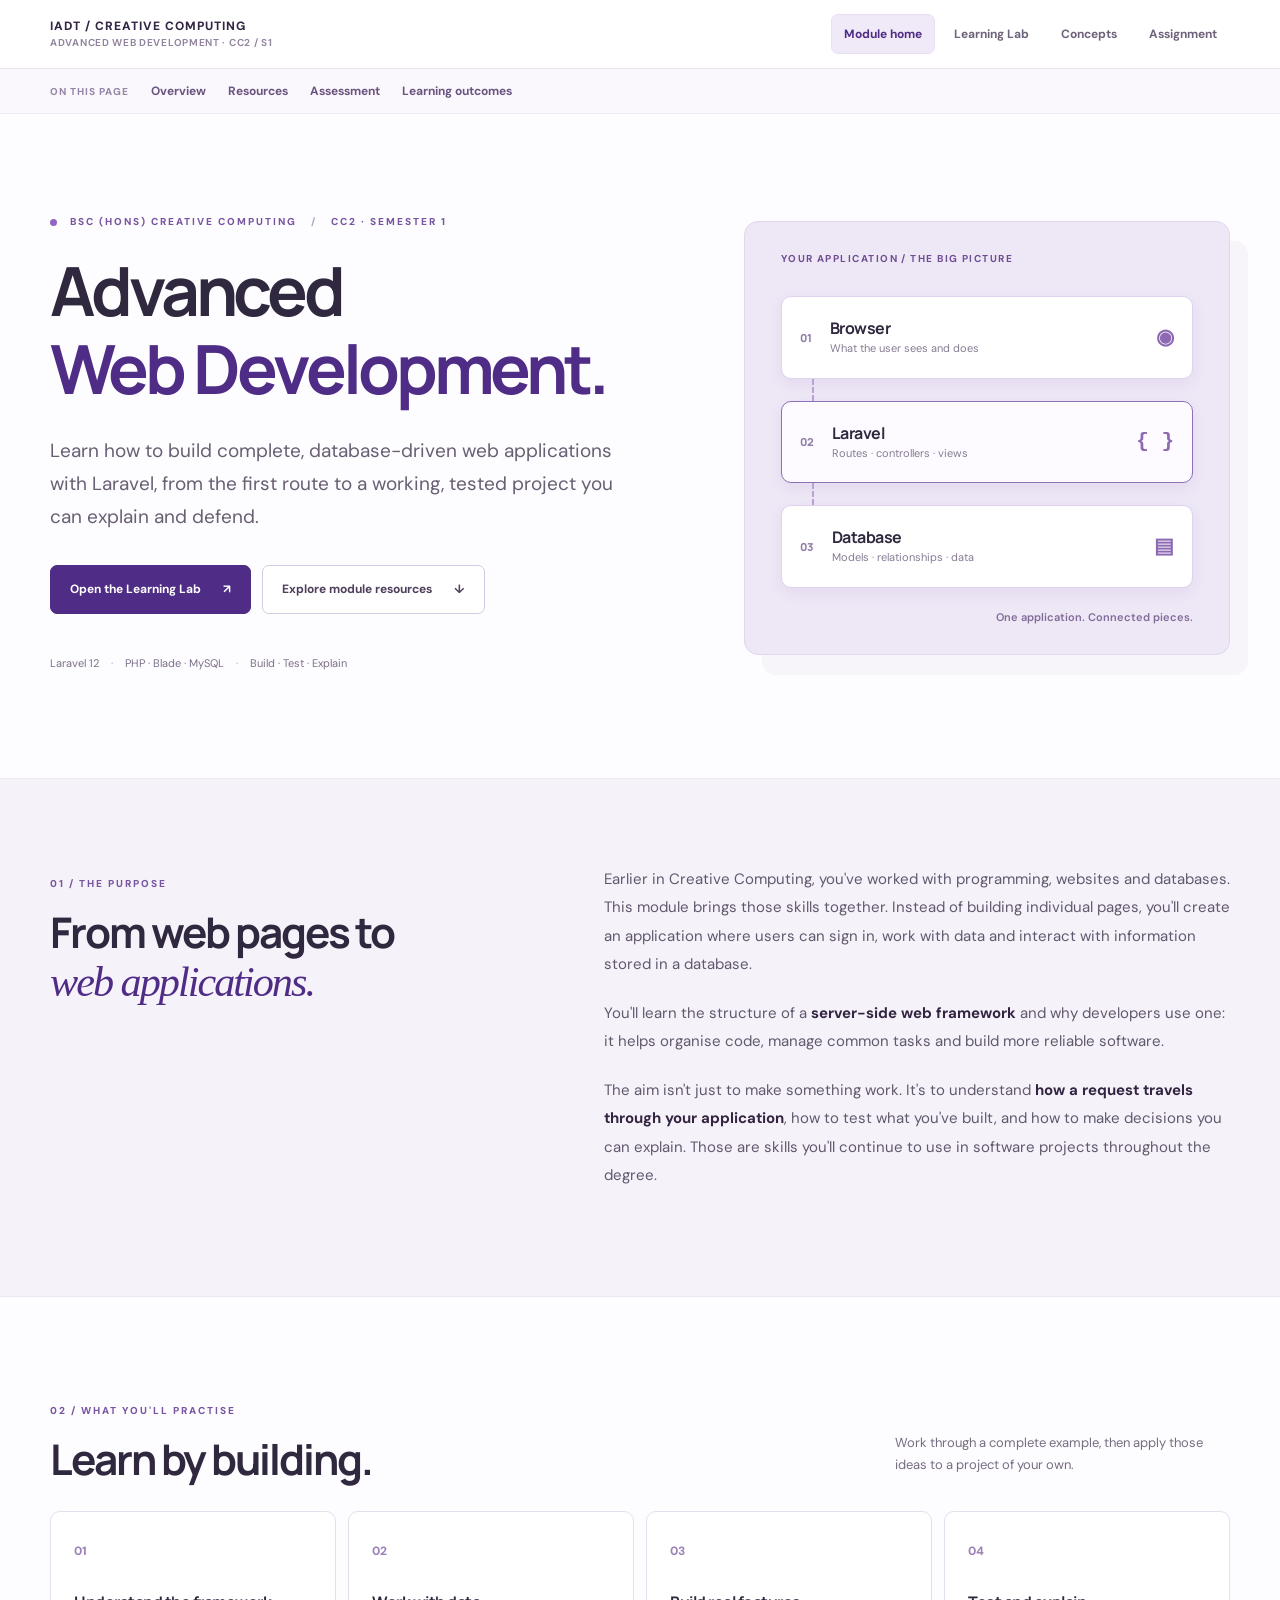
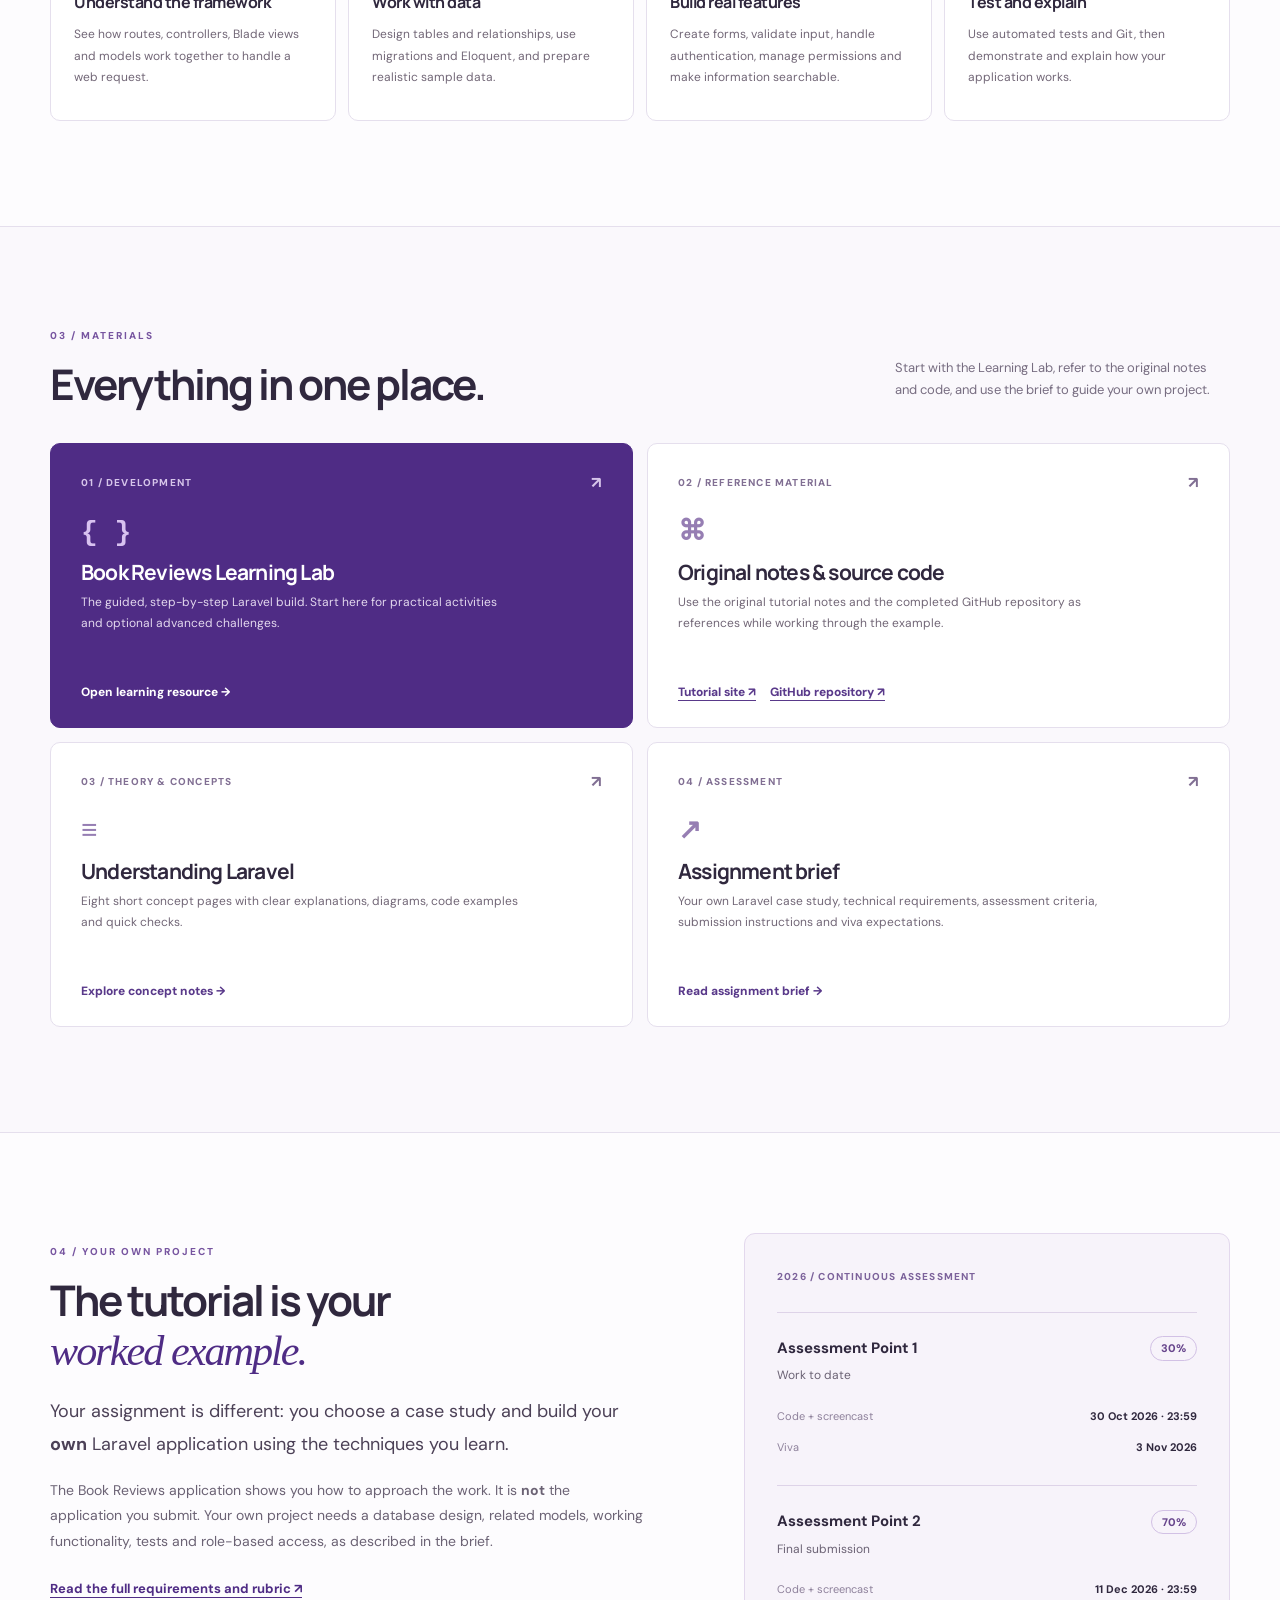
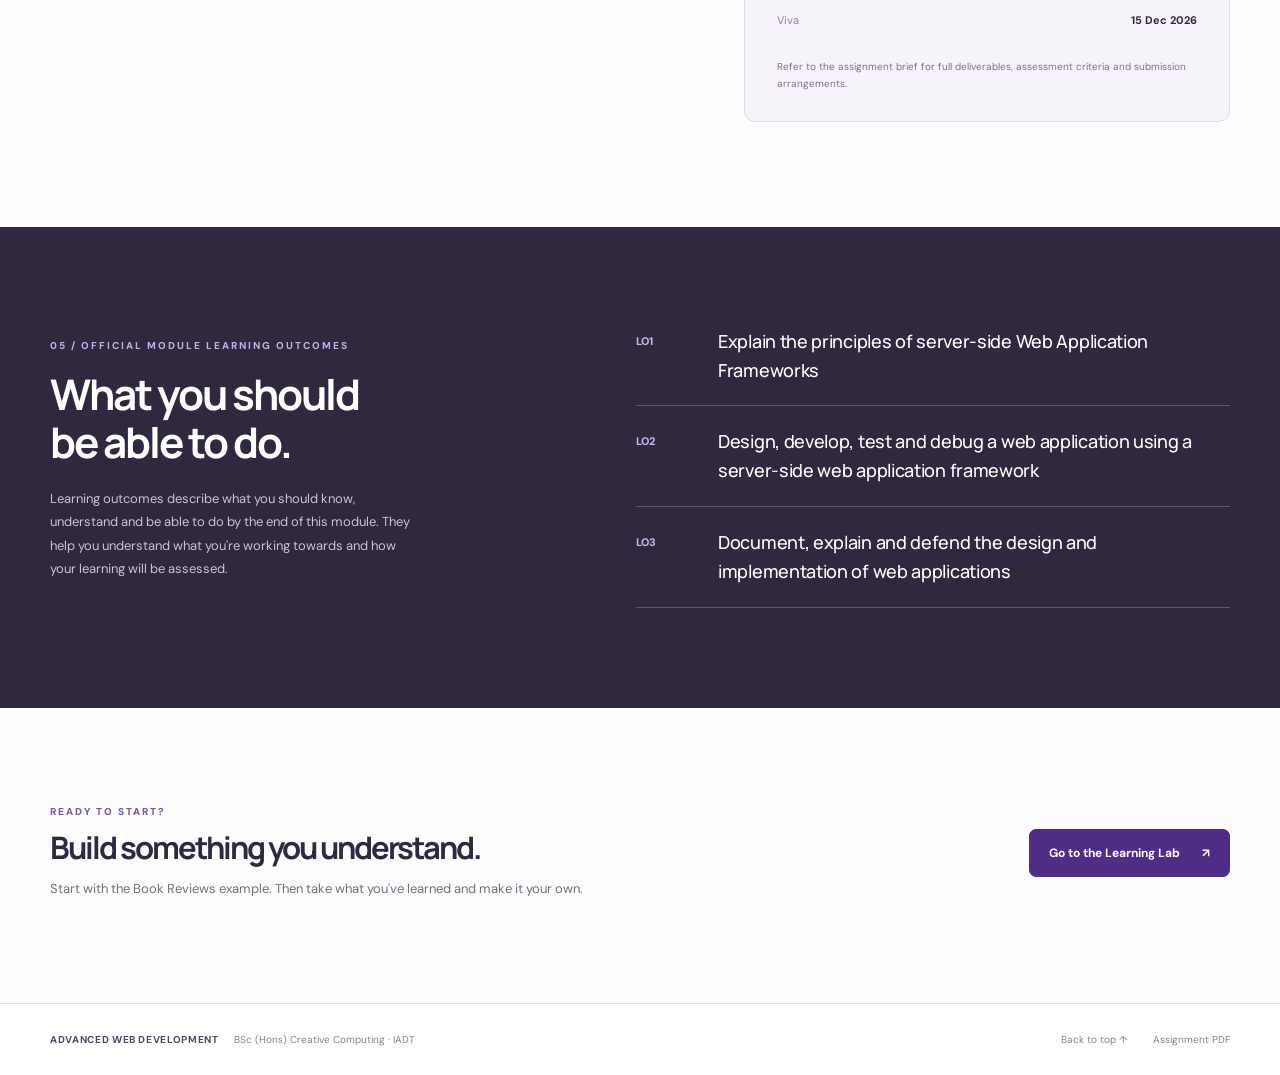
==== index.html @ a3dba87f "first commit" ====
<!DOCTYPE html>

<html lang="en">
<head>
<meta charset="utf-8"/>
<meta content="width=device-width,initial-scale=1" name="viewport"/>
<meta content="Advanced Web Development — Year 2, Semester 1, BSc (Hons) Creative Computing at IADT. Course materials, learning outcomes and assessment." name="description"/>
<title>Advanced Web Development · Creative Computing · IADT</title>
<link href="site.css" rel="stylesheet"/>
<link href="module-nav.css" rel="stylesheet"/></head>
<body>
<div class="module-nav" role="banner"><div class="module-nav-inner"><a aria-label="Advanced Web Development, module home" class="module-nav-brand" href="index.html"><strong>IADT / CREATIVE COMPUTING</strong><small>ADVANCED WEB DEVELOPMENT · CC2 / S1</small></a><nav aria-label="Module resources" class="module-nav-links"><a aria-current="page" href="index.html">Module home</a><a href="learning-lab/index.html">Learning Lab</a><a href="theory.html">Concepts</a><a href="assignment.html">Assignment</a></nav></div></div><nav aria-label="On this page" class="module-page-jumps"><div class="jump-inner"><span>ON THIS PAGE</span><a href="#overview">Overview</a><a href="#resources">Resources</a><a href="#assessment">Assessment</a><a href="#outcomes">Learning outcomes</a></div></nav><a class="skip" href="#main">Skip to main content</a>

<main id="main">
<section class="hero shell" id="overview">
<div class="hero-copy">
<p class="eyebrow"><span class="accent-dot"></span> BSc (Hons) Creative Computing <span class="eyebrow-divider">/</span> CC2 · Semester 1</p>
<h1>Advanced<br/><span>Web Development.</span></h1>
<p class="intro">Learn how to build complete, database-driven web applications with Laravel, from the first route to a working, tested project you can explain and defend.</p>
<div class="hero-buttons"><a class="btn btn-primary" href="learning-lab/index.html">Open the Learning Lab <span aria-hidden="true">↗</span></a><a class="btn btn-outline" href="#resources">Explore module resources <span aria-hidden="true">↓</span></a></div>
<div class="hero-foot"><span>Laravel 12</span><span>PHP · Blade · MySQL</span><span>Build · Test · Explain</span></div>
</div>
<div aria-hidden="true" class="hero-art">
<div class="art-label">YOUR APPLICATION / THE BIG PICTURE</div>
<div class="flow-block"><span class="flow-num">01</span><div><strong>Browser</strong><small>What the user sees and does</small></div><span class="flow-symbol">◉</span></div>
<div class="art-line"></div>
<div class="flow-block focus"><span class="flow-num">02</span><div><strong>Laravel</strong><small>Routes · controllers · views</small></div><span class="flow-symbol">{ }</span></div>
<div class="art-line"></div>
<div class="flow-block"><span class="flow-num">03</span><div><strong>Database</strong><small>Models · relationships · data</small></div><span class="flow-symbol">▤</span></div>
<div class="art-note">One application. Connected pieces.</div>
</div>
</section>
<section class="soft-section"><div class="shell two-col context-section"><div><p class="section-index">01 / THE PURPOSE</p><h2>From web pages to<br/><em>web applications.</em></h2></div><div class="prose"><p>Earlier in Creative Computing, you've worked with programming, websites and databases. This module brings those skills together. Instead of building individual pages, you'll create an application where users can sign in, work with data and interact with information stored in a database.</p><p>You'll learn the structure of a <strong>server-side web framework</strong> and why developers use one: it helps organise code, manage common tasks and build more reliable software.</p><p>The aim isn't just to make something work. It's to understand <strong>how a request travels through your application</strong>, how to test what you've built, and how to make decisions you can explain. Those are skills you'll continue to use in software projects throughout the degree.</p></div></div></section>
<section class="shell learning-section"><div class="section-head"><div><p class="section-index">02 / WHAT YOU'LL PRACTISE</p><h2>Learn by building.</h2></div><p>Work through a complete example, then apply those ideas to a project of your own.</p></div><div class="skill-grid">
<article><span class="skill-number">01</span><h3>Understand the framework</h3><p>See how routes, controllers, Blade views and models work together to handle a web request.</p></article>
<article><span class="skill-number">02</span><h3>Work with data</h3><p>Design tables and relationships, use migrations and Eloquent, and prepare realistic sample data.</p></article>
<article><span class="skill-number">03</span><h3>Build real features</h3><p>Create forms, validate input, handle authentication, manage permissions and make information searchable.</p></article>
<article><span class="skill-number">04</span><h3>Test and explain</h3><p>Use automated tests and Git, then demonstrate and explain how your application works.</p></article>
</div></section>
<section class="resources-section" id="resources"><div class="shell"><div class="section-head"><div><p class="section-index">03 / MATERIALS</p><h2>Everything in one place.</h2></div><p>Start with the Learning Lab, refer to the original notes and code, and use the brief to guide your own project.</p></div>
<div class="resource-grid">
<a class="resource-card primary-resource" href="learning-lab/index.html"><div class="resource-meta"><span>01 / DEVELOPMENT</span><span class="resource-arrow">↗</span></div><div aria-hidden="true" class="resource-icon">{ }</div><h3>Book Reviews Learning Lab</h3><p>The guided, step-by-step Laravel build. Start here for practical activities and optional advanced challenges.</p><span class="resource-action">Open learning resource <span aria-hidden="true">→</span></span></a>
<div class="resource-card"><div class="resource-meta"><span>02 / REFERENCE MATERIAL</span><span class="resource-arrow">↗</span></div><div aria-hidden="true" class="resource-icon">⌘</div><h3>Original notes &amp; source code</h3><p>Use the original tutorial notes and the completed GitHub repository as references while working through the example.</p><div class="resource-links"><a href="https://john-dempsey.github.io/book-reviews-student/" rel="noopener noreferrer" target="_blank">Tutorial site ↗</a><a href="https://github.com/john-dempsey/book-reviews-student" rel="noopener noreferrer" target="_blank">GitHub repository ↗</a></div></div>
<a class="resource-card" href="theory.html"><div class="resource-meta"><span>03 / THEORY &amp; CONCEPTS</span><span class="resource-arrow">↗</span></div><div aria-hidden="true" class="resource-icon">≡</div><h3>Understanding Laravel</h3><p>Eight short concept pages with clear explanations, diagrams, code examples and quick checks.</p><span class="resource-action">Explore concept notes <span aria-hidden="true">→</span></span></a>
<a class="resource-card" href="assignment.html"><div class="resource-meta"><span>04 / ASSESSMENT</span><span class="resource-arrow">↗</span></div><div aria-hidden="true" class="resource-icon">↗</div><h3>Assignment brief</h3><p>Your own Laravel case study, technical requirements, assessment criteria, submission instructions and viva expectations.</p><span class="resource-action">Read assignment brief <span aria-hidden="true">→</span></span></a>
</div></div></section>
<section class="shell work-section" id="assessment"><div class="work-grid"><div><p class="section-index">04 / YOUR OWN PROJECT</p><h2>The tutorial is your<br/><em>worked example.</em></h2><p class="work-lead">Your assignment is different: you choose a case study and build your <strong>own</strong> Laravel application using the techniques you learn.</p><p>The Book Reviews application shows you how to approach the work. It is <strong>not</strong> the application you submit. Your own project needs a database design, related models, working functionality, tests and role-based access, as described in the brief.</p><a class="inline-link" href="assignment.html">Read the full requirements and rubric <span aria-hidden="true">↗</span></a></div><aside class="assessment-card"><span class="card-topline">2026 / CONTINUOUS ASSESSMENT</span><div class="assess-point"><div class="assess-top"><strong>Assessment Point 1</strong><span>30%</span></div><p>Work to date</p><dl><div><dt>Code + screencast</dt><dd>30 Oct 2026 · 23:59</dd></div><div><dt>Viva</dt><dd>3 Nov 2026</dd></div></dl></div><div class="assess-point"><div class="assess-top"><strong>Assessment Point 2</strong><span>70%</span></div><p>Final submission</p><dl><div><dt>Code + screencast</dt><dd>11 Dec 2026 · 23:59</dd></div><div><dt>Viva</dt><dd>15 Dec 2026</dd></div></dl></div><small>Refer to the assignment brief for full deliverables, assessment criteria and submission arrangements.</small></aside></div></section>
<section class="outcome-section" id="outcomes"><div class="shell outcomes-grid"><div><p class="section-index">05 / OFFICIAL MODULE LEARNING OUTCOMES</p><h2>What you should<br/>be able to do.</h2><p class="outcome-intro">Learning outcomes describe what you should know, understand and be able to do by the end of this module. They help you understand what you're working towards and how your learning will be assessed.</p></div><ol class="outcome-list"><li><span>LO1</span><p>Explain the principles of server-side Web Application Frameworks</p></li><li><span>LO2</span><p>Design, develop, test and debug a web application using a server-side web application framework</p></li><li><span>LO3</span><p>Document, explain and defend the design and implementation of web applications</p></li></ol></div></section>
<section class="shell bottom-cta"><div><p class="section-index">READY TO START?</p><h2>Build something you understand.</h2><p>Start with the Book Reviews example. Then take what you've learned and make it your own.</p></div><a class="btn btn-primary" href="learning-lab/index.html">Go to the Learning Lab <span aria-hidden="true">↗</span></a></section>
</main>
<footer class="site-footer"><div class="shell footer-inner"><div><strong>ADVANCED WEB DEVELOPMENT</strong><span> BSc (Hons) Creative Computing · IADT</span></div><div><a href="#overview">Back to top ↑</a><a href="resources/assignment-brief-2026.pdf">Assignment PDF</a></div></div></footer>
</body>
</html>
---- site.css ----
@import url('https://fonts.googleapis.com/css2?family=DM+Sans:wght@400;500;600;700&family=Manrope:wght@400;500;600;700;800&display=swap');
:root{--ink:#30283e;--muted:#746e80;--purple:#4f2c85;--line:#e5dfed;--paper:#fdfcfe;--cream:#f8f5fb}*{box-sizing:border-box}html{scroll-behavior:smooth}body{margin:0;background:var(--paper);color:var(--ink);font:15px/1.7 'DM Sans',sans-serif;-webkit-font-smoothing:antialiased}a{color:inherit;text-underline-offset:4px}a:focus-visible{outline:3px solid #d1ac62;outline-offset:4px}.shell{width:min(1180px,calc(100% - 96px));margin:auto}.skip{position:absolute;top:-70px;left:14px;background:#fff;padding:10px;z-index:30}.skip:focus{top:12px}.topbar{height:84px;border-bottom:1px solid var(--line);background:#fff}.nav-row{display:flex;height:100%;justify-content:space-between;align-items:center;gap:30px}.identity{text-decoration:none;display:flex;align-items:center;gap:18px}.wordmark{font-size:12px;letter-spacing:1px;font-weight:800;white-space:nowrap}.slash{color:#9b7cb9;margin:0 7px}.identity-sub{border-left:1px solid #d8cce7;padding-left:18px;color:#8a7d96;font-size:10px;letter-spacing:.9px;font-weight:700;white-space:nowrap}.topbar nav{display:flex;gap:24px}.topbar nav a{font-size:12px;color:#756981;text-decoration:none;font-weight:600}.topbar nav a:hover,.topbar nav a.active{color:var(--purple)}.hero{display:grid;grid-template-columns:1.12fr .88fr;gap:75px;align-items:center;padding-top:89px;padding-bottom:105px}.eyebrow,.section-index{font-size:10px;letter-spacing:2px;font-weight:800;color:#7755a0;text-transform:uppercase}.eyebrow-divider{color:#b3a5c4;margin:0 10px}.accent-dot{display:inline-block;width:7px;height:7px;background:#9065c3;border-radius:50%;margin-right:9px;vertical-align:middle}h1,h2,h3{font-family:Manrope,'DM Sans',sans-serif;letter-spacing:-1.5px;line-height:1.15}h1{font-size:clamp(48px,5.3vw,78px);margin:21px 0 28px;font-weight:700;letter-spacing:-4px}h1 span,.theory-page h1 span{color:var(--purple)}.intro{max-width:580px;font-size:19px;line-height:1.72;color:#685f73}.hero-buttons{display:flex;gap:11px;flex-wrap:wrap;margin-top:32px}.btn{display:inline-flex;align-items:center;justify-content:space-between;gap:22px;padding:13px 19px;font-size:12px;font-weight:700;text-decoration:none;border:1px solid var(--purple);border-radius:7px}.btn-primary{color:white;background:var(--purple)}.btn-primary:hover{background:#3e206c}.btn-outline{background:white;border-color:#d5c9e3;color:#4e3f5b}.btn-outline:hover{background:#f5f0fa}.hero-foot{display:flex;flex-wrap:wrap;gap:12px;margin-top:40px;font-size:11px;color:#7b7088}.hero-foot span:not(:first-child):before{content:'·';margin-right:12px;color:#a89bb7}.hero-art{background:#eee7f6;border:1px solid #e1d6ee;border-radius:14px;min-height:410px;padding:30px 36px;box-shadow:18px 20px 0 #f7f4fa}.art-label{font:700 10px 'DM Sans',sans-serif;color:#6e4d93;letter-spacing:1.45px;margin-bottom:31px}.flow-block{display:flex;align-items:center;gap:18px;padding:20px 18px;background:#fff;border:1px solid #ded2ed;border-radius:10px;box-shadow:0 5px 15px #4f2c8510}.flow-block.focus{border-color:#8e70b6;background:#fdfbff}.flow-num{font:800 11px Manrope,sans-serif;color:#907da7}.flow-block div{flex:1}.flow-block strong,.flow-block small{display:block}.flow-block strong{font:700 16px Manrope,sans-serif;letter-spacing:-.5px}.flow-block small{font-size:11px;color:#877b93}.flow-symbol{font:700 21px ui-monospace,monospace;color:#8d69b3}.art-line{height:22px;border-left:2px dashed #b9a2d6;margin-left:31px}.art-note{text-align:right;font:600 11px 'DM Sans',sans-serif;color:#806b99;margin-top:22px}.soft-section{background:#f6f2fa;border-top:1px solid #ece5f2;border-bottom:1px solid #ece5f2}.context-section{padding-top:86px;padding-bottom:86px}.two-col{display:grid;grid-template-columns:.84fr 1.16fr;gap:100px}h2{font-size:clamp(29px,3.3vw,44px);margin:16px 0 20px;font-weight:700;letter-spacing:-2px}h2 em{font-family:Georgia,serif;color:var(--purple);font-weight:400}.prose p{font-size:15px;line-height:1.9;color:#62586d;margin:0 0 20px}.prose strong{color:#332541}.learning-section{padding-top:95px;padding-bottom:105px}.section-head{display:flex;align-items:end;justify-content:space-between;gap:40px;margin-bottom:28px}.section-head h2{margin-bottom:0}.section-head>p{font-size:13px;color:#776d81;max-width:335px;margin-bottom:7px}.skill-grid{display:grid;grid-template-columns:repeat(4,minmax(0,1fr));gap:12px}.skill-grid article{border:1px solid var(--line);border-radius:10px;padding:26px 23px 31px;background:#fff}.skill-number{font-size:12px;font-weight:800;color:#9b83b7}.skill-grid h3{font-size:16px;letter-spacing:-.5px;margin:29px 0 13px}.skill-grid p{font-size:12px;line-height:1.8;color:#726777;margin:0}.resources-section{background:#faf8fc;border-top:1px solid var(--line);border-bottom:1px solid var(--line);padding:90px 0 105px}.resource-grid{display:grid;grid-template-columns:repeat(2,minmax(0,1fr));gap:14px;margin-top:35px}.resource-card{min-height:285px;background:#fff;border:1px solid #e5dfed;border-radius:10px;padding:25px 30px;display:flex;flex-direction:column;text-decoration:none;transition:border-color .15s,transform .15s}.resource-card[href]:hover{border-color:#ad92c9;transform:translateY(-2px)}.resource-card.primary-resource{background:#4f2c85;border-color:#4f2c85;color:white}.resource-meta{display:flex;align-items:center;justify-content:space-between;font-size:10px;letter-spacing:1.2px;font-weight:800;color:#816f93}.primary-resource .resource-meta{color:#d6c5ea}.resource-arrow{font-size:16px}.resource-status{font-size:9px;padding:3px 8px;color:#8b6a27;background:#f8efd5;border-radius:4px}.resource-icon{margin-top:22px;font:600 28px ui-monospace,monospace;color:#967eb3;line-height:1}.primary-resource .resource-icon{color:#d8c2f0}.resource-card h3{font-size:21px;letter-spacing:-.8px;margin:13px 0 8px}.resource-card p{font-size:12px;line-height:1.75;color:#726777;max-width:440px;margin:0 0 15px}.primary-resource p{color:#e3d8ee}.resource-action{font-size:12px;font-weight:800;margin-top:auto;color:#59398a}.primary-resource .resource-action{color:#fff}.resource-links{display:flex;gap:14px;flex-wrap:wrap;margin-top:auto}.resource-links a{font-size:12px;font-weight:800;color:#59398a}.resource-links a:hover{text-decoration-thickness:2px}.work-section{padding-top:100px;padding-bottom:105px}.work-grid{display:grid;grid-template-columns:1.1fr .9fr;gap:100px;align-items:start}.work-section h2{margin-bottom:20px}.work-lead{font-size:18px;color:#4c4157;line-height:1.7}.work-section p:not(.section-index){line-height:1.8}.work-section p:not(.section-index):not(.work-lead){font-size:14px;color:#6b6274}.inline-link{display:inline-block;margin-top:10px;font-size:13px;color:#4f2c85;font-weight:700}.assessment-card{background:#f7f3fa;border:1px solid #e3d8ed;border-radius:11px;padding:29px 32px}.card-topline{font-size:10px;letter-spacing:1.2px;font-weight:800;color:#7c629b}.assess-point{border-top:1px solid #ded3e8;padding-top:23px;margin-top:23px}.assess-top{display:flex;align-items:center;justify-content:space-between;gap:15px;font-size:15px}.assess-top span{border:1px solid #d2c1e5;border-radius:20px;color:#67458c;padding:2px 10px;font-size:11px;font-weight:800}.assessment-card .assess-point p{font-size:12px!important;margin:4px 0 14px!important}.assessment-card dl{margin:0}.assessment-card dl div{display:flex;align-items:flex-start;justify-content:space-between;gap:12px;padding:6px 0;font-size:11px}.assessment-card dt{color:#8e819b}.assessment-card dd{margin:0;font-weight:700;text-align:right}.assessment-card>small{display:block;margin-top:22px;color:#7d7287;font-size:10px;line-height:1.7}.outcome-section{background:#30283e;color:#fff;padding:100px 0}.outcomes-grid{display:grid;grid-template-columns:.9fr 1.1fr;gap:100px}.outcome-section .section-index{color:#c5aee3}.outcome-section h2{color:#fff}.outcome-intro{font-size:13px;line-height:1.8;max-width:370px;color:#cdc1d6}.outcome-list{padding:0;margin:0;list-style:none}.outcome-list li{display:grid;grid-template-columns:60px 1fr;gap:22px;border-bottom:1px solid #60546e;padding:21px 0}.outcome-list li:first-child{padding-top:0}.outcome-list span{font-size:11px;font-weight:800;color:#ccb4e8;padding-top:5px}.outcome-list p{font:500 18px/1.6 Manrope,'DM Sans',sans-serif;letter-spacing:-.3px;margin:0}.bottom-cta{display:flex;justify-content:space-between;align-items:center;gap:50px;padding-top:85px;padding-bottom:90px}.bottom-cta h2{font-size:31px;margin:10px 0}.bottom-cta p:not(.section-index){font-size:13px;color:#766b80}.site-footer{border-top:1px solid var(--line);padding:27px 0;background:#fff}.footer-inner{display:flex;justify-content:space-between;gap:20px;font-size:10px;color:#897c94}.footer-inner strong{letter-spacing:.65px;color:#534460}.footer-inner span{margin-left:12px}.footer-inner>div:last-child{display:flex;gap:25px}.footer-inner a{text-decoration:none}.footer-inner a:hover{text-decoration:underline}.theory-page{padding-top:105px;padding-bottom:120px;min-height:75vh}.theory-page h1{font-size:clamp(43px,5vw,70px);margin-bottom:25px}.theory-preview{margin:55px 0 38px;border:1px solid var(--line);padding:30px 36px;max-width:750px;border-radius:12px;background:#fff}.theory-preview .eyebrow{margin:0 0 18px}.theory-preview>div{display:flex;gap:23px;align-items:center;border-top:1px solid var(--line);padding:15px 0;font-size:14px;font-weight:600}.theory-preview>div span{color:#8b6aac;font-size:11px;font-weight:800}
@media(max-width:1000px){.hero{gap:35px}.hero-art{padding:24px}.two-col,.work-grid,.outcomes-grid{gap:45px}.skill-grid{grid-template-columns:repeat(2,minmax(0,1fr))}.identity-sub{display:none}.shell{width:min(1180px,calc(100% - 64px))}}
@media(max-width:700px){.shell{width:calc(100% - 38px)}.topbar{height:auto}.nav-row{align-items:flex-start;flex-direction:column;gap:8px;padding:17px 0}.topbar nav{gap:17px;overflow-x:auto;width:100%;white-space:nowrap}.topbar nav a{font-size:11px}.hero{grid-template-columns:1fr;gap:40px;padding-top:49px;padding-bottom:70px}.hero-art{max-width:500px;min-height:auto;box-shadow:9px 11px 0 #f7f4fa}h1{font-size:clamp(43px,10.5vw,65px);letter-spacing:-2.8px}.intro{font-size:17px}.two-col,.work-grid,.outcomes-grid{grid-template-columns:1fr;gap:17px}.context-section{padding:65px 0}.learning-section{padding:65px 0}.resources-section{padding:65px 0}.section-head{align-items:flex-start;flex-direction:column;gap:8px}.section-head>p{margin:0}.skill-grid,.resource-grid{grid-template-columns:1fr}.resource-card{min-height:265px}.work-section{padding:70px 0}.assessment-card{margin-top:20px}.outcome-section{padding:75px 0}.outcomes-grid{gap:35px}.bottom-cta{padding:65px 0;flex-direction:column;align-items:start;gap:15px}.bottom-cta h2{font-size:29px}.footer-inner{flex-direction:column}.footer-inner span{display:block;margin:4px 0 0}.theory-page{padding-top:65px}.theory-preview{padding:25px 17px}}
@media(prefers-reduced-motion:reduce){html{scroll-behavior:auto}.resource-card{transition:none}}
---- module-nav.css ----
/* Shared module navigation across the homepage, concepts and Learning Lab. */
.module-nav{position:sticky;top:0;z-index:1000;min-height:68px;background:#fff;border-bottom:1px solid #e8e1ef;color:#352d42;font-family:'DM Sans',sans-serif;letter-spacing:normal}
.module-nav *{box-sizing:border-box}
.module-nav-inner{width:min(1180px,calc(100% - 68px));margin:0 auto;min-height:68px;display:flex;align-items:center;justify-content:space-between;gap:18px}
.module-nav-brand{display:flex;flex-direction:column;gap:2px;color:#332644!important;text-decoration:none!important;line-height:1.3;flex-shrink:0}
.module-nav-brand strong{font-size:12px;font-weight:800;letter-spacing:1px}
.module-nav-brand small{font-size:10px;letter-spacing:.7px;color:#91839e;font-weight:650}
.module-nav-links{display:flex;align-items:center;gap:6px;min-width:0;overflow-x:auto;scrollbar-width:thin}
.module-nav-links a{display:block;color:#6f627b!important;text-decoration:none!important;border-radius:7px;padding:10px 12px;font-weight:700;font-size:12px;white-space:nowrap;line-height:1.5;border:1px solid transparent}
.module-nav-links a:hover{background:#f6f2fa!important;color:#4f2c85!important}
.module-nav-links a[aria-current="page"]{color:#4f2c85!important;background:#f0e9f7!important;border-color:#e8ddf3}
.module-page-jumps{background:#faf8fc;border-bottom:1px solid #f0eaf4}
.module-page-jumps .jump-inner{width:min(1180px,calc(100% - 68px));margin:0 auto;display:flex;align-items:center;gap:22px;padding:12px 0;overflow-x:auto}
.module-page-jumps span{font-size:10px;font-weight:800;color:#9785a8;letter-spacing:1px;white-space:nowrap}
.module-page-jumps a{font-size:12px;font-weight:700;color:#6b537f;text-decoration:none;white-space:nowrap}
.module-page-jumps a:hover{text-decoration:underline}
@media(max-width:700px){.module-nav-inner,.module-page-jumps .jump-inner{width:calc(100% - 28px)}.module-nav-inner{min-height:68px;gap:10px}.module-nav-brand strong{font-size:10px}.module-nav-brand small{font-size:9px;letter-spacing:0}.module-nav-links{gap:2px}.module-nav-links a{padding:9px 8px;font-size:11px}.module-page-jumps .jump-inner{gap:14px}}
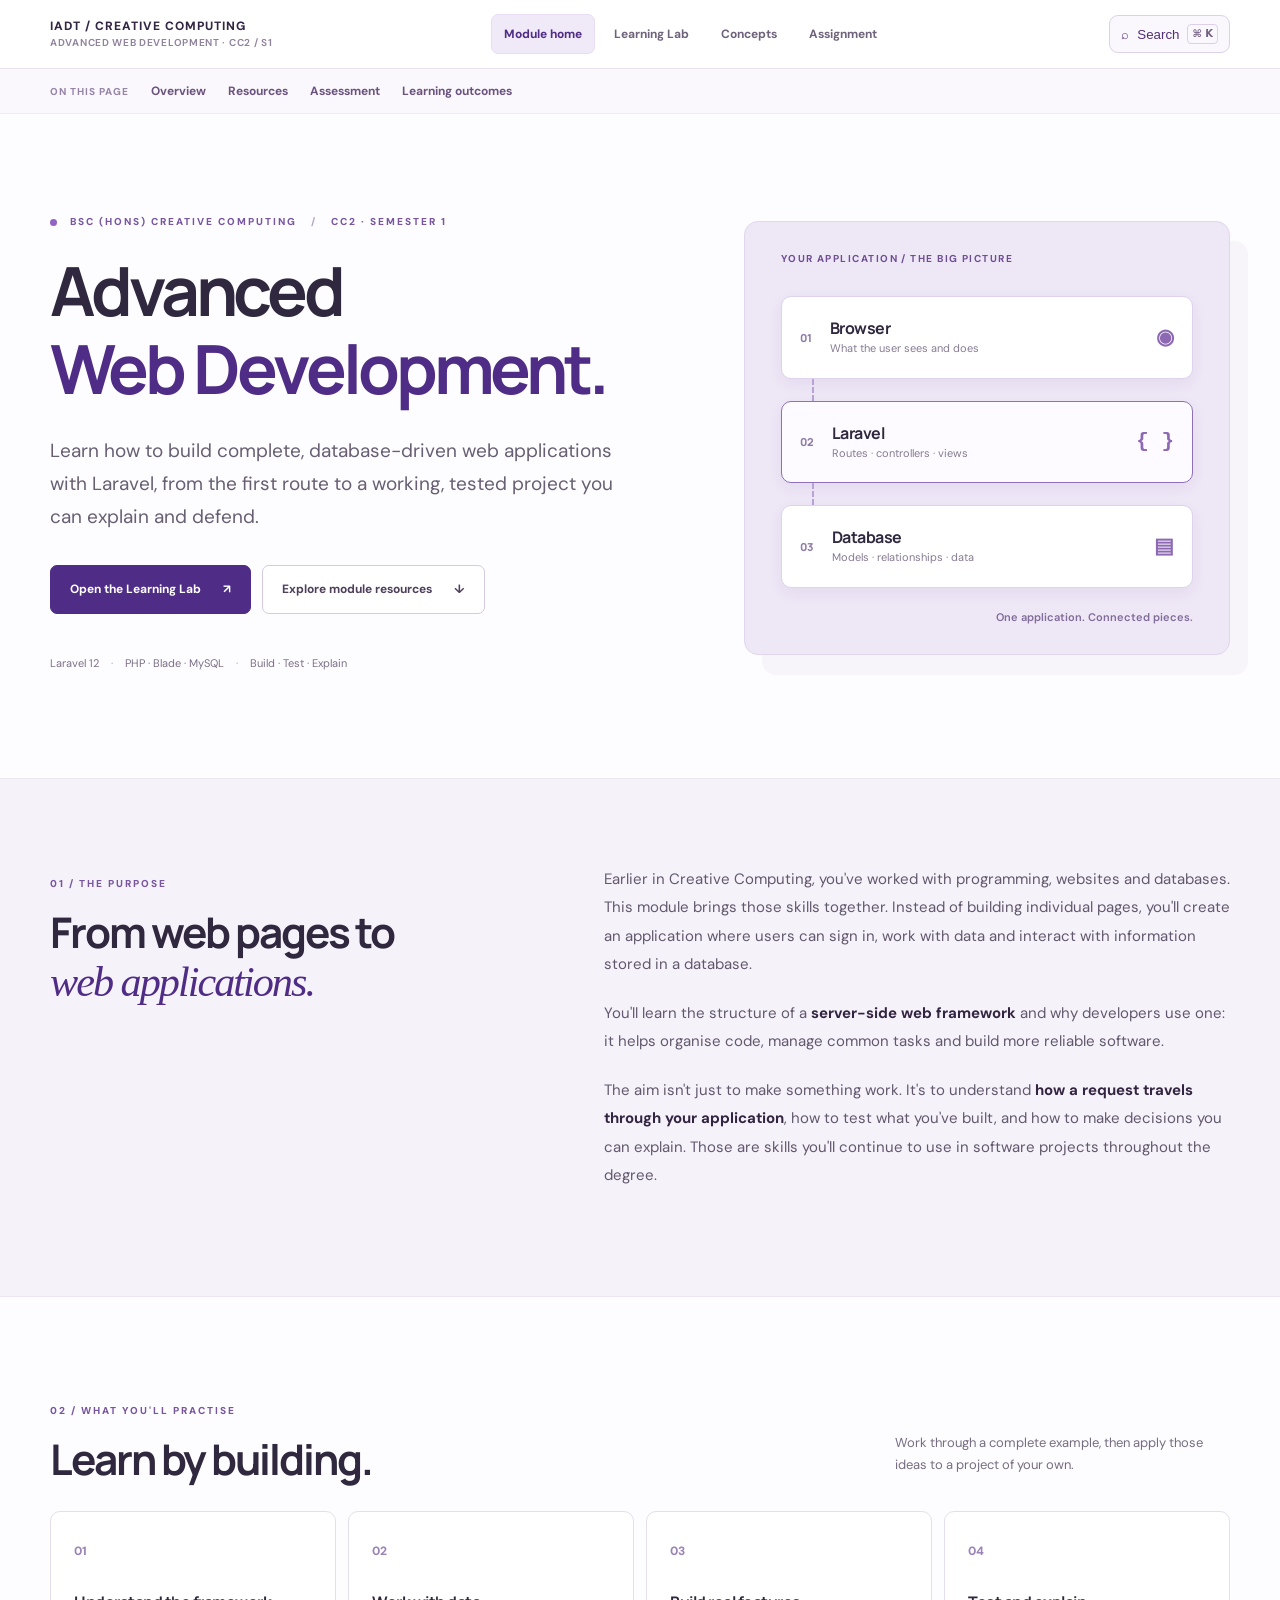
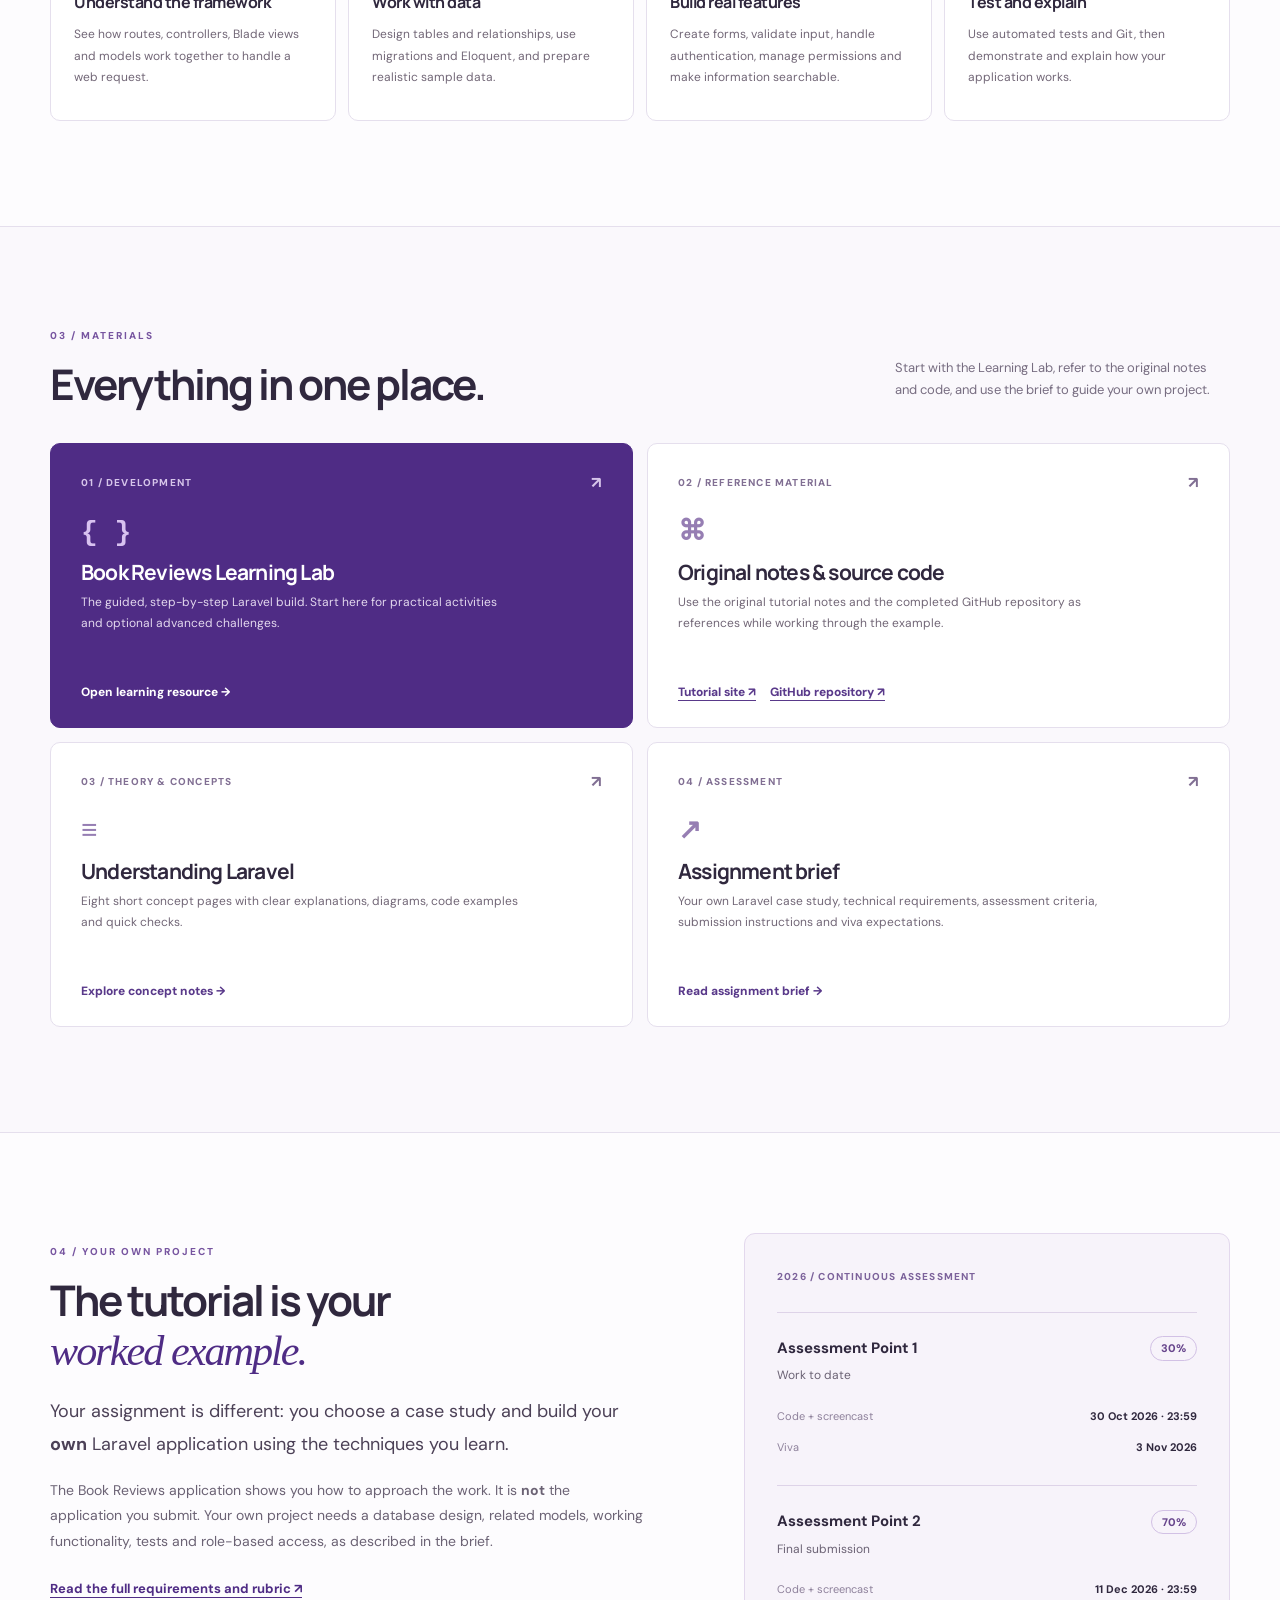
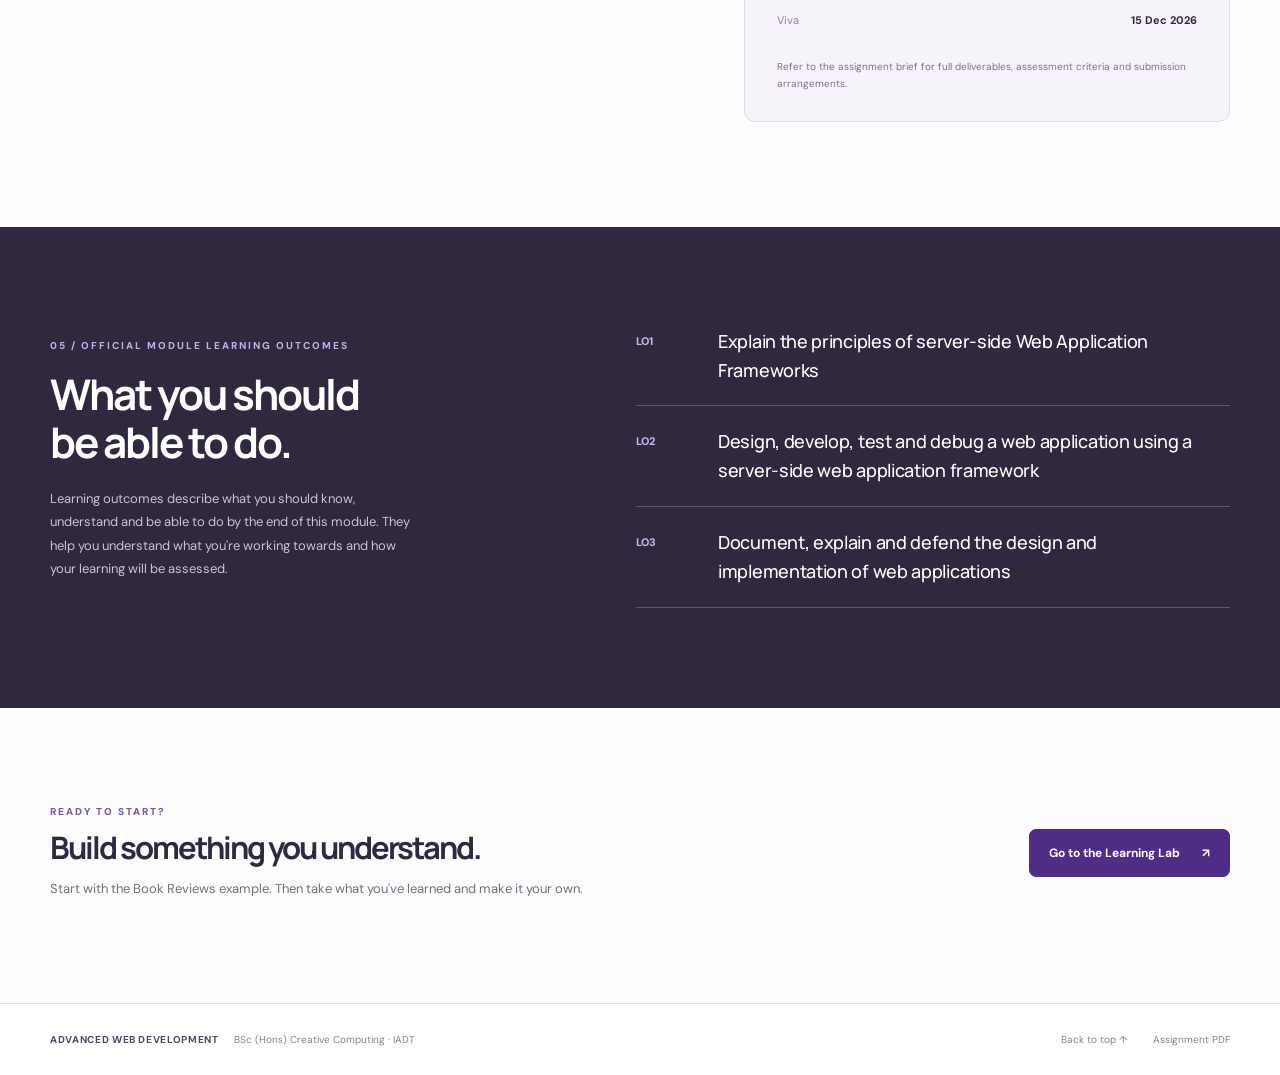
==== commit 6fa09573: "search addded" ====
--- a/index.html
+++ b/index.html
@@ -7,9 +7,9 @@
 <meta content="Advanced Web Development — Year 2, Semester 1, BSc (Hons) Creative Computing at IADT. Course materials, learning outcomes and assessment." name="description"/>
 <title>Advanced Web Development · Creative Computing · IADT</title>
 <link href="site.css" rel="stylesheet"/>
-<link href="module-nav.css" rel="stylesheet"/></head>
+<link href="module-nav.css" rel="stylesheet"/><link rel="stylesheet" href="search.css"></head>
 <body>
-<div class="module-nav" role="banner"><div class="module-nav-inner"><a aria-label="Advanced Web Development, module home" class="module-nav-brand" href="index.html"><strong>IADT / CREATIVE COMPUTING</strong><small>ADVANCED WEB DEVELOPMENT · CC2 / S1</small></a><nav aria-label="Module resources" class="module-nav-links"><a aria-current="page" href="index.html">Module home</a><a href="learning-lab/index.html">Learning Lab</a><a href="theory.html">Concepts</a><a href="assignment.html">Assignment</a></nav></div></div><nav aria-label="On this page" class="module-page-jumps"><div class="jump-inner"><span>ON THIS PAGE</span><a href="#overview">Overview</a><a href="#resources">Resources</a><a href="#assessment">Assessment</a><a href="#outcomes">Learning outcomes</a></div></nav><a class="skip" href="#main">Skip to main content</a>
+<div class="module-nav" role="banner"><div class="module-nav-inner"><a aria-label="Advanced Web Development, module home" class="module-nav-brand" href="index.html"><strong>IADT / CREATIVE COMPUTING</strong><small>ADVANCED WEB DEVELOPMENT · CC2 / S1</small></a><nav aria-label="Module resources" class="module-nav-links"><a aria-current="page" href="index.html">Module home</a><a href="learning-lab/index.html">Learning Lab</a><a href="theory.html">Concepts</a><a href="assignment.html">Assignment</a></nav><button type="button" class="awd-search-trigger" aria-label="Search course materials (Command or Control K)"><span aria-hidden="true">⌕</span><span class="awd-search-label">Search</span><kbd>⌘ K</kbd></button></div></div><nav aria-label="On this page" class="module-page-jumps"><div class="jump-inner"><span>ON THIS PAGE</span><a href="#overview">Overview</a><a href="#resources">Resources</a><a href="#assessment">Assessment</a><a href="#outcomes">Learning outcomes</a></div></nav><a class="skip" href="#main">Skip to main content</a>
 
 <main id="main">
 <section class="hero shell" id="overview">
@@ -49,5 +49,5 @@
 <section class="shell bottom-cta"><div><p class="section-index">READY TO START?</p><h2>Build something you understand.</h2><p>Start with the Book Reviews example. Then take what you've learned and make it your own.</p></div><a class="btn btn-primary" href="learning-lab/index.html">Go to the Learning Lab <span aria-hidden="true">↗</span></a></section>
 </main>
 <footer class="site-footer"><div class="shell footer-inner"><div><strong>ADVANCED WEB DEVELOPMENT</strong><span> BSc (Hons) Creative Computing · IADT</span></div><div><a href="#overview">Back to top ↑</a><a href="resources/assignment-brief-2026.pdf">Assignment PDF</a></div></div></footer>
-</body>
+<script src="search-index.js"></script><script src="search.js" data-search-root="./"></script></body>
 </html>
--- a/search.css
+++ b/search.css
@@ -0,0 +1,22 @@
+
+/* Site-wide search. Uses only local, prebuilt data. */
+.awd-search-trigger{border:1px solid #ddd1e9;background:#faf7fd;color:#513078;border-radius:9px;padding:8px 11px;font:700 12px/1.4 inherit;white-space:nowrap;cursor:pointer;display:flex;gap:8px;align-items:center}
+.awd-search-trigger:hover,.awd-search-trigger:focus-visible{background:#efe7f7;outline:2px solid #7f55b5;outline-offset:2px}
+.awd-search-trigger kbd{font:600 10px/1.4 system-ui;border:1px solid #ddd1e9;border-radius:4px;padding:2px 4px;color:#746283}
+.awd-search-dialog{border:0;background:transparent;padding:14px;width:min(660px,calc(100vw - 20px));max-height:min(80vh,740px);color:#30253c;font:14px/1.5 system-ui,sans-serif;overflow:visible}
+.awd-search-dialog::backdrop{background:rgba(29,19,43,.62);backdrop-filter:blur(3px)}
+.awd-search-panel{background:white;border-radius:16px;box-shadow:0 20px 80px rgba(15,8,27,.35);overflow:hidden;display:flex;flex-direction:column;max-height:calc(80vh - 30px)}
+.awd-search-header{display:flex;align-items:center;padding:15px 17px;border-bottom:1px solid #eee8f4;gap:10px}
+.awd-search-header input{font:500 16px system-ui,sans-serif;min-width:0;flex:1;border:0!important;outline:0!important;box-shadow:none!important;background:transparent!important;color:#30253c!important;padding:4px 0!important}
+.awd-search-close{border:1px solid #dfd7e8;border-radius:6px;background:#faf8fc;color:#513078;cursor:pointer;padding:4px 9px;font:600 12px system-ui}
+.awd-search-meta{font-size:12px;color:#766b80;padding:10px 17px;background:#faf9fc}
+.awd-search-results{overflow-y:auto;overscroll-behavior:contain;padding:6px;min-height:72px}
+.awd-search-result{display:block;text-decoration:none!important;border-radius:9px;padding:11px 12px;color:#30253c!important;border:1px solid transparent;margin:3px 0;font:14px/1.45 system-ui,sans-serif}
+.awd-search-result:hover,.awd-search-result[aria-selected="true"]{background:#f3edfa;border-color:#ded0ed}
+.awd-search-result strong{display:block;font-size:14px;font-weight:750;color:#352443}
+.awd-search-result small{display:block;color:#704b95;font-size:11px;font-weight:700;letter-spacing:.25px;margin-bottom:3px}
+.awd-search-result span{display:block;color:#645a6c;font-size:12px;white-space:nowrap;overflow:hidden;text-overflow:ellipsis;margin-top:3px}
+.awd-search-result mark{background:#fff0b8;border-radius:2px;padding:0 1px}
+.awd-search-empty{color:#645a6c;padding:30px 18px;text-align:center}
+.awd-search-help{border-top:1px solid #eee8f4;padding:8px 15px;color:#81758a;font-size:11px;background:#faf9fc}
+@media(max-width:780px){.awd-search-trigger kbd{display:none}.awd-search-trigger{padding:8px}.awd-search-label{display:none}.module-nav-inner{flex-wrap:wrap}.awd-search-trigger{margin-left:auto}}
